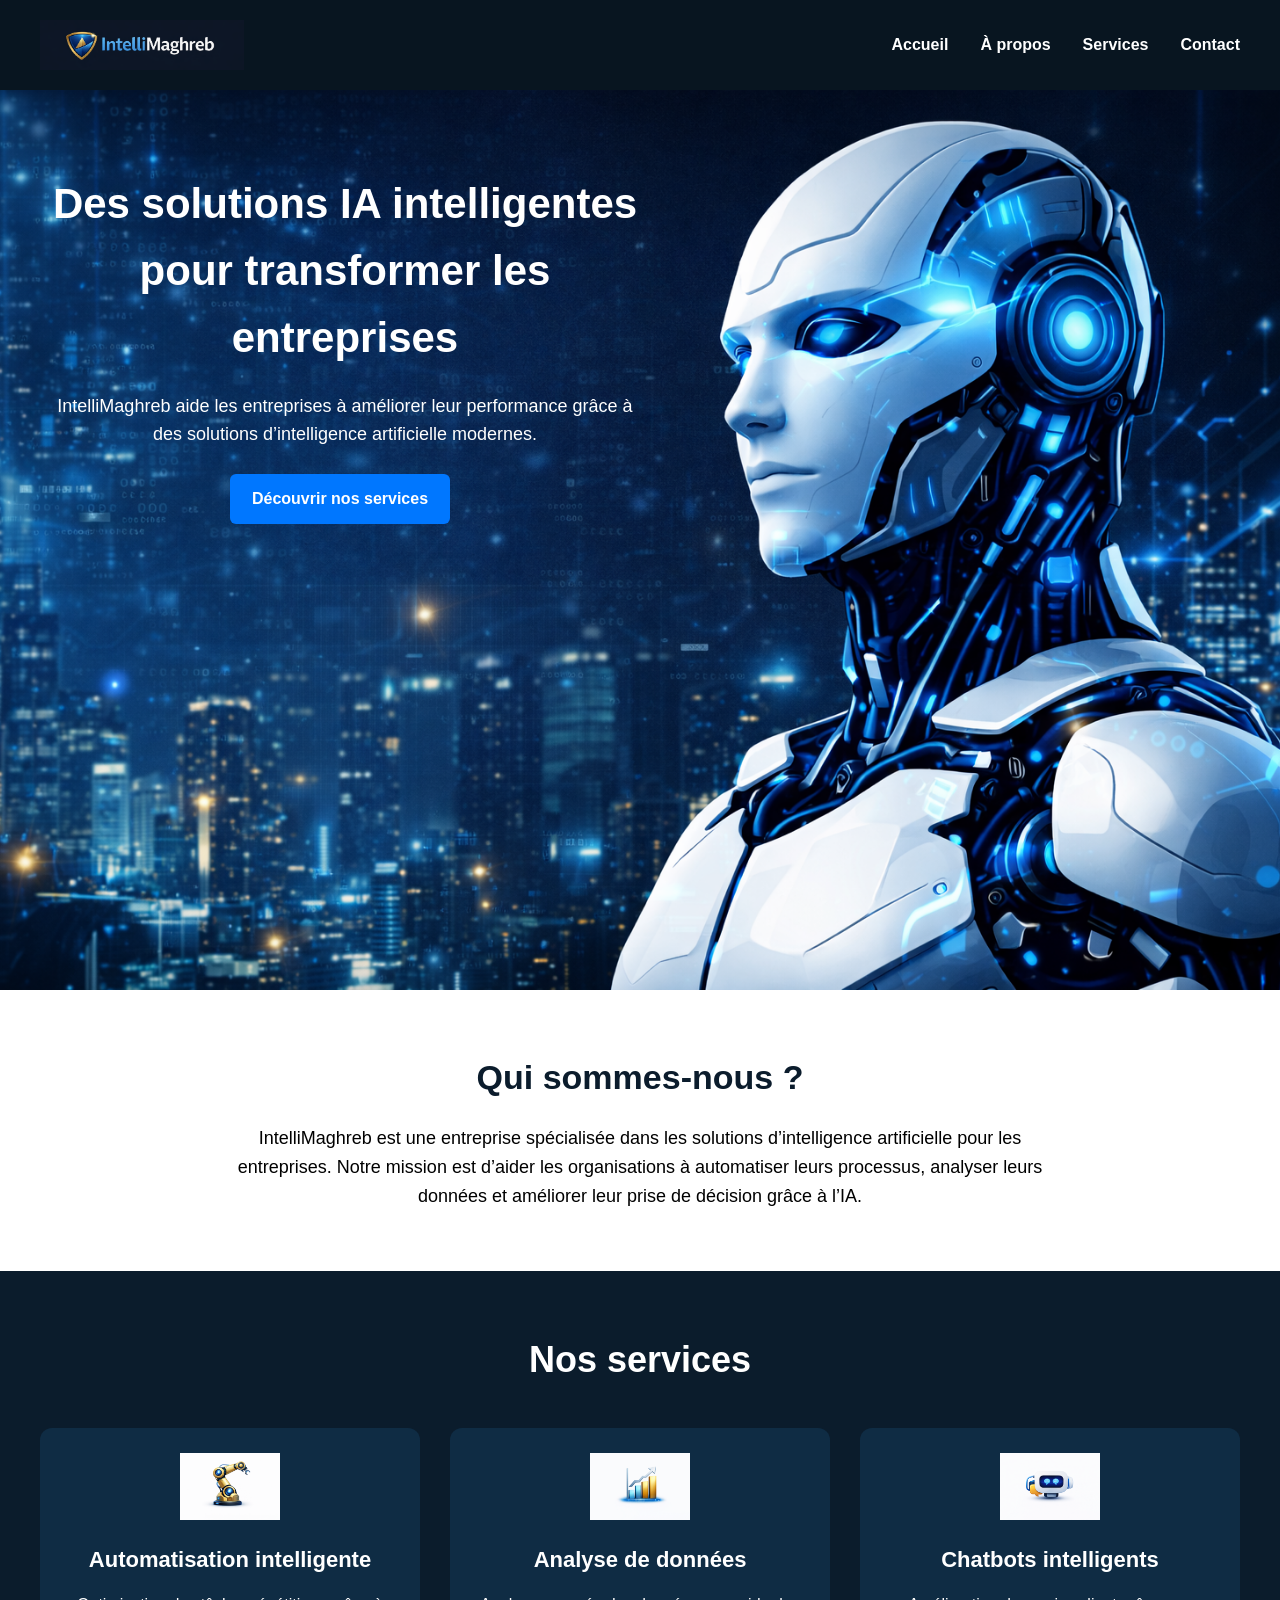
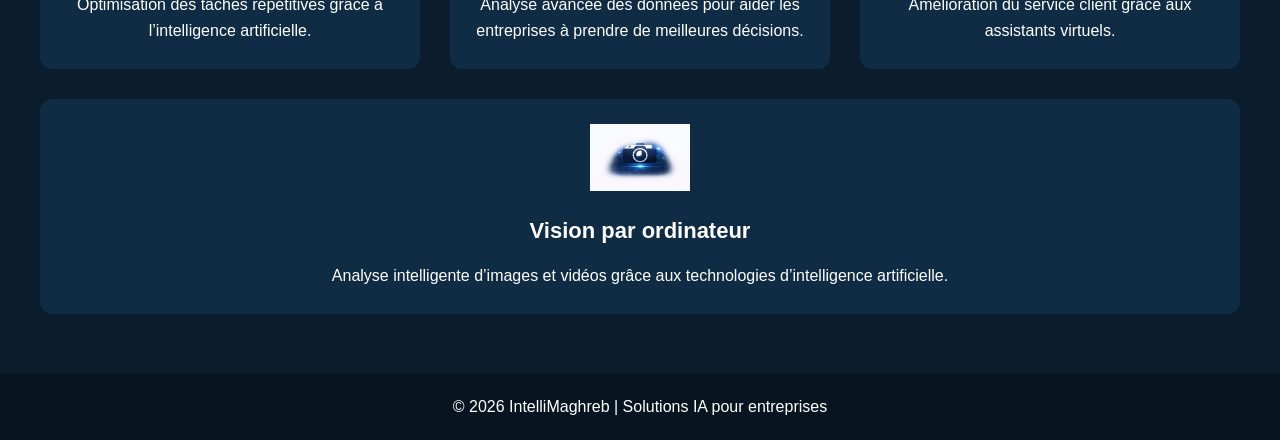
==== index.html @ 762ab2c4 "Initial commit - UA2 HTML" ====
<!DOCTYPE html>
<html lang="fr">

<head>
    <meta charset="UTF-8">
    <title>IntelliMaghreb - Solutions IA</title>
    <link rel="stylesheet" href="/CSS/style.css">
</head>

<body>
<main class="page-content">
    <header class="navbar">
        <div class="logo">
            <img src="assets/logo.png" alt="logo">

        </div>

        <nav>
            <ul>
                <li><a href="index.html">Accueil</a></li>
                <li><a href="/HTML/apropos.html" target="_blank">À propos</a></li>
                <li><a href="/HTML/services.html" target="_blank">Services</a></li>
                <li><a href="/HTML/contact.html" target="_blank">Contact</a></li>
            </ul>
        </nav>
    </header>

    <section class="hero">

        <div class="hero-text">
            <h1>Des solutions IA intelligentes pour transformer les entreprises</h1>

            <p>
                IntelliMaghreb aide les entreprises à améliorer leur performance
                grâce à des solutions d’intelligence artificielle modernes.
            </p>

            <a href="/HTML/services.html" class="btn">Découvrir nos services</a>
        </div>

    </section>

    <section class="presentation">

        <h2>Qui sommes-nous ?</h2>

        <p>
            IntelliMaghreb est une entreprise spécialisée dans les solutions
            d’intelligence artificielle pour les entreprises. Notre mission est
            d’aider les organisations à automatiser leurs processus, analyser
            leurs données et améliorer leur prise de décision grâce à l’IA.
        </p>

    </section>


    <section class="services">

        <h2>Nos services</h2>

        <div class="service-container">

            <div class="service-card">
                <img src="assets/bras robotique.png">
                <h3>Automatisation intelligente</h3>
                <p>Optimisation des tâches répétitives grâce à l’intelligence artificielle.</p>
            </div>

            <div class="service-card">
                <img src="assets/graphique croissance.png">
                <h3>Analyse de données</h3>
                <p>Analyse avancée des données pour aider les entreprises à prendre de meilleures décisions.</p>
            </div>

            <div class="service-card">
                <img src="assets/chatbot.png">
                <h3>Chatbots intelligents</h3>
                <p>Amélioration du service client grâce aux assistants virtuels.</p>
            </div>
            <div class="service-card">

                <div class="service-icon">
                    <img src="/assets/image4.png" alt="Vision">
                </div>

                <h3>Vision par ordinateur</h3>

                <p>
                    Analyse intelligente d’images et vidéos grâce
                    aux technologies d’intelligence artificielle.
                </p>

            </div>

        </div>

    </section>
</main>
    <footer>

        <p>© 2026 IntelliMaghreb | Solutions IA pour entreprises</p>

    </footer>

</body>

</html>
---- CSS/style.css ----
* {
    margin: 0;
    padding: 0;
    box-sizing: border-box;
}

body {
    display: flex;
    flex-direction: column;
    min-height: 100vh;
    font-family: Arial, sans-serif;
    background: #0b1c2c;
    color: white;
    line-height: 1.6;

}

.page-content {
    flex: 1;
    display: block;
}

header {
    display: flex;
    justify-content: space-between;
    align-items: center;
    padding: 20px 40px;
    background: #081520;
    position: sticky;
    top: 0;
}

.logo {
    display: inline-flex;
    align-items: center;
    gap: 12px;
}

.logo img {
    height: 50px;
    width: auto;
}

.navbar {
    display: flex;
    align-items: center;
}

@media (max-width: 640px) {
    .navbar {
        max-width: 100%;
        text-align: center;
        flex-direction: column;
        position: relative;
    }

    .navbar nav ul {
        flex-direction: column;
    }
}

nav ul {
    display: flex;
    align-items: center;
    gap: 32px;
    list-style: none;

}


nav ul li a {
    text-decoration: none;
    color: white;
    font-weight: bold;
    transition: 0.3s;
}

nav ul li a:hover {
    color: #f4b400;
}

/* PAGE ACCUEIL */
.hero {
    padding: 80px 50px;
    background: #0b1c2c;
    background-image: url('/assets/robo.png');
    background-size: cover;
    background-position: center;
    background-repeat: no-repeat;
    position: relative;
    min-height: 100vh;
    justify-content: center;
    align-items: center;
    text-align: center;
}

.hero-text {
    max-width: 50%;
}

@media (max-width: 640px) {
    .hero-text {
        max-width: 100%;
        text-align: center;
    }

    .hero {
        padding: 48px 24px;
        min-height: 70vh;
        justify-content: center;
        align-items: center;
        text-align: center;

    }

    .service-card {
        width: 100%;
    }
}

.hero-text h1 {
    font-size: 42px;
    margin-bottom: 20px;
}

.hero-text p {
    font-size: 18px;
    margin-bottom: 25px;
}

.btn {
    display: inline-block;
    padding: 12px 22px;
    text-decoration: none;
    color: white;
    border-radius: 6px;
    margin-right: 10px;
    font-weight: bold;
    transition: 0.3s;
    background: #0077ff;
}

.btn:hover {
    background: #005ed1;
}


.presentation {
    padding: 60px 40px;
    text-align: center;
    background: white;
    color: black;
}

.presentation h2 {
    font-size: 34px;
    margin-bottom: 20px;
    color: #0b1c2c;
}

.presentation p {
    max-width: 850px;
    margin: auto;
    font-size: 18px;
}

.services {
    padding: 60px 40px;
    background: #0b1c2c;
    text-align: center;
}


.services h2 {
    font-size: 36px;
    margin-bottom: 40px;
}

.service-container {
  display: flex;
  justify-content: center;
  gap: 30px;
  flex-wrap: wrap;
 
}

.service-card {
  background: #0f2c44;
  padding: 25px 20px;
  border-radius: 12px;
  flex: 1 1 300px;
  cursor: pointer;

  
  transition: 
    transform 0.25s ease,
    background-color 0.25s ease,
    box-shadow 0.25s ease;
  will-change: transform;
}

.service-card:hover {
  background-color: #153e5f;
  transform: scale(1.04);
  box-shadow: 0 12px 30px rgba(0,0,0,0.25);
}

.service-card img {
    width: 100px;
    margin-bottom: 15px;
}

.service-card h3 {
    margin-bottom: 15px;
    font-size: 22px;
}

.service-card p {
    font-size: 16px;
    max-width: auto;
}

/* PAGE A PROPOS */
.about-hero {
    background: #0b1c2c;
    text-align: center;
    padding: 80px 40px;
}

.about-hero p {
    font-size: 20px;
    color: #d9d9d9;
}

.mission {
    padding: 60px 40px;
    text-align: center;
    background: white;
    color: black;
}

.mission p {
    max-width: 850px;
    margin: auto;
    font-size: 18px;
}

.team {
    padding: 60px 40px;
    background: #081520;
    text-align: center;
}

.team h2 {
    font-size: 36px;
    margin-bottom: 40px;
}

.team-container {
    display: flex;
    justify-content: center;
    gap: 30px;
    flex-wrap: wrap;
}

.team-container :hover {
    background: white;
    color: black;

}

.member {
    text-align: center;
    background: #0f2c44;
    padding: 20px;
    border-radius: 10% 0%;
    width: 220px;
    transition:
        transform 0.3s ease,
        background-color 0.3s ease,
        color 0.3s ease;

}
 
.member:hover {
    background: white;
    color: black;
    transform: scale(1.08); 
}

.member img {

    width: 100%;
    height: 70%;
    object-fit: cover;
    display: block;
    border-radius: 10% 0%;

}

.member h3 {
    font-size: 22px;
    margin-bottom: 8px;
    padding: auto;
}

.member p {
    font-size: 16px;
}

.values {
    padding: 60px 40px;
    background: white;
    color: black;
    text-align: center;
}

.values h2 {
    font-size: 34px;
    margin-bottom: 40px;
    color: #0b1c2c;
}

.values-container {
    display: flex;
    justify-content: center;
    gap: 30px;
    flex-wrap: wrap;
}


.value {
    width: 250px;
    background: #f4f4f4;
    padding: 25px 20px;
    border-radius: 10px;
    transition: transform 0.3s ease
      
}

.value:hover {
    background: #f4f4f4;
    color: black;
    transform: scale(1.2);
    
}
.value h3 {
    margin-bottom: 12px;
    color: #0b1c2c;
}

footer {
    text-align: center;
    padding: 20px;
    background: #081520;
    color: white;
}


/* PAGE CONTACTS */
.contact-hero {

    padding: 15px;
    text-align: center;
    background: #0b1c2c;

}

.contact-container {

    display: grid;
    grid-template-columns: repeat(3, 1fr);
    gap: 40px;
    padding: 60px;
}

@media (max-width: 640px) {
    .contact-container {
        grid-template-columns: 1fr;
        gap: 24px;
        padding: 24px;
    }
}

.contact-info,
.contact-hours,
.contact-form {

    background: #0f2c44;
    padding: 25px;
    border-radius: 10px;

}

.contact-hours table {

    width: 100%;
    border-collapse: collapse;

}

.contact-hours th,
.contact-hours td {

    border: 1px solid #ccc;
    padding: 10px;
    text-align: center;

}

.contact-form input,
.contact-form textarea {

    width: 100%;
    padding: 10px;
    margin-top: 5px;
    margin-bottom: 15px;
    border: none;
    border-radius: 5px;

}

.contact-form button {

    background: #0077ff;
    color: white;
    padding: 10px;
    border: none;
    border-radius: 5px;
    cursor: pointer;

}

.contact-form button:hover {

    background: #005ed1;

}
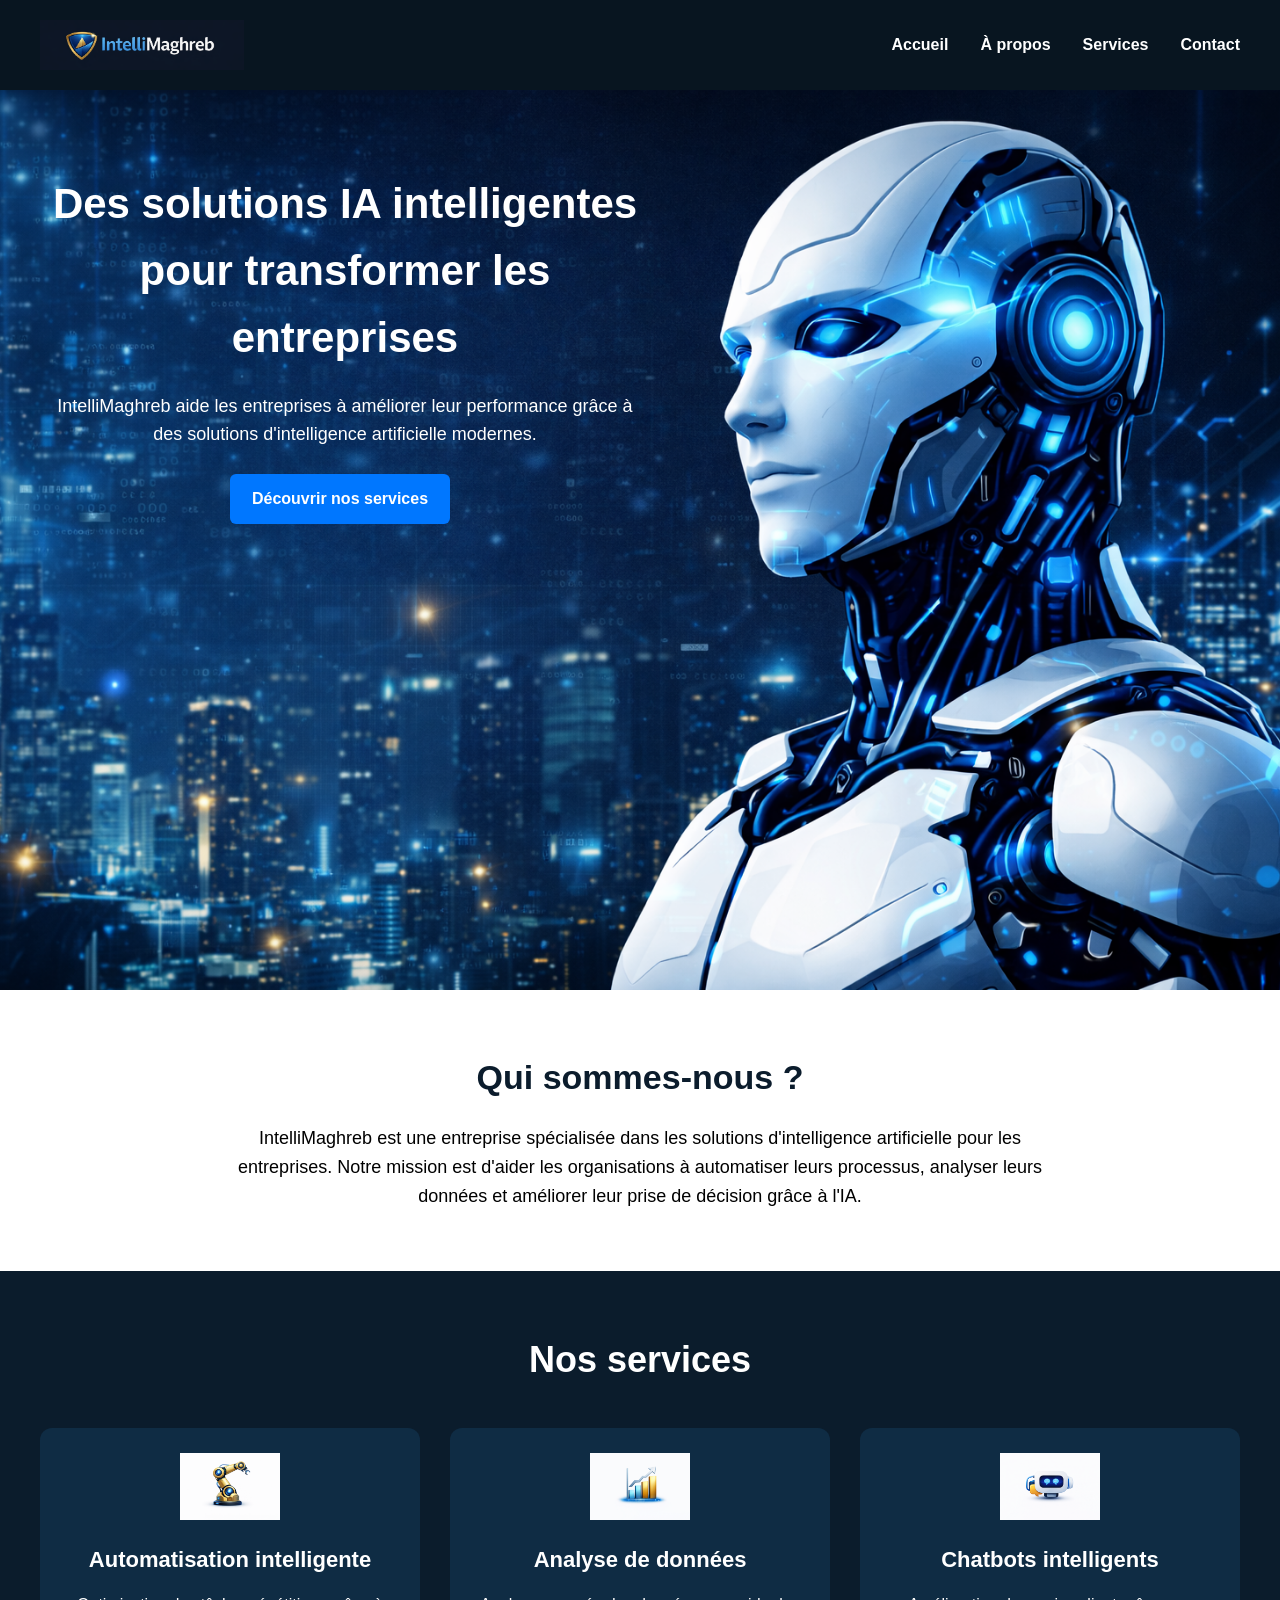
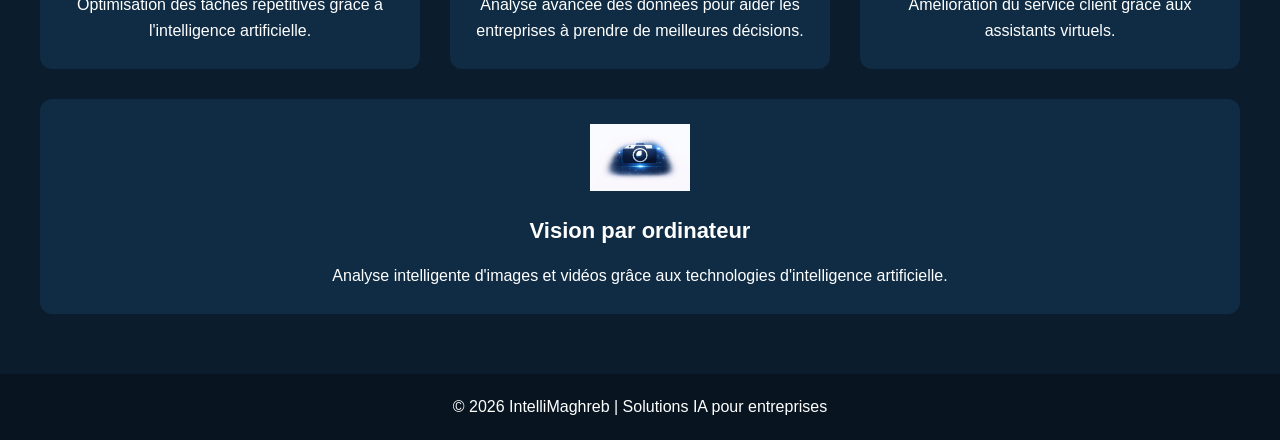
==== commit d232eafc: "premier commit" ====
--- a/index.html
+++ b/index.html
@@ -4,17 +4,21 @@
 <head>
     <meta charset="UTF-8">
     <title>IntelliMaghreb - Solutions IA</title>
+    <!-- Lien vers la feuille de style CSS -->
     <link rel="stylesheet" href="/CSS/style.css">
 </head>
 
 <body>
 <main class="page-content">
+
+    <!-- Barre de navigation -->
     <header class="navbar">
+        <!-- Logo de l'entreprise -->
         <div class="logo">
             <img src="assets/logo.png" alt="logo">
-
         </div>
 
+        <!-- Menu de navigation -->
         <nav>
             <ul>
                 <li><a href="index.html">Accueil</a></li>
@@ -25,83 +29,80 @@
         </nav>
     </header>
 
+    <!-- Section héro : titre principal et bouton d'appel à l'action -->
     <section class="hero">
-
         <div class="hero-text">
             <h1>Des solutions IA intelligentes pour transformer les entreprises</h1>
-
             <p>
                 IntelliMaghreb aide les entreprises à améliorer leur performance
-                grâce à des solutions d’intelligence artificielle modernes.
+                grâce à des solutions d'intelligence artificielle modernes.
             </p>
-
+            <!-- Bouton vers la page services -->
             <a href="/HTML/services.html" class="btn">Découvrir nos services</a>
         </div>
-
     </section>
 
+    <!-- Section présentation de l'entreprise -->
     <section class="presentation">
-
         <h2>Qui sommes-nous ?</h2>
-
         <p>
             IntelliMaghreb est une entreprise spécialisée dans les solutions
-            d’intelligence artificielle pour les entreprises. Notre mission est
-            d’aider les organisations à automatiser leurs processus, analyser
-            leurs données et améliorer leur prise de décision grâce à l’IA.
+            d'intelligence artificielle pour les entreprises. Notre mission est
+            d'aider les organisations à automatiser leurs processus, analyser
+            leurs données et améliorer leur prise de décision grâce à l'IA.
         </p>
-
     </section>
 
-
+    <!-- Section des services proposés -->
     <section class="services">
-
         <h2>Nos services</h2>
 
+        <!-- Conteneur des cartes de services -->
         <div class="service-container">
 
+            <!-- Carte 1 : Automatisation -->
             <div class="service-card">
-                <img src="assets/bras robotique.png">
+                <div class="service-image-box">
+                    <img src="assets/bras-robotique.png" alt="Automatisation intelligente">
+                </div>
                 <h3>Automatisation intelligente</h3>
-                <p>Optimisation des tâches répétitives grâce à l’intelligence artificielle.</p>
+                <p>Optimisation des tâches répétitives grâce à l'intelligence artificielle.</p>
             </div>
 
+            <!-- Carte 2 : Analyse de données -->
             <div class="service-card">
-                <img src="assets/graphique croissance.png">
+                <img src="assets/graphique-croissance.png" alt="img">
                 <h3>Analyse de données</h3>
                 <p>Analyse avancée des données pour aider les entreprises à prendre de meilleures décisions.</p>
             </div>
 
+            <!-- Carte 3 : Chatbots -->
             <div class="service-card">
-                <img src="assets/chatbot.png">
+                <img src="assets/chatbot.png" alt="img">
                 <h3>Chatbots intelligents</h3>
                 <p>Amélioration du service client grâce aux assistants virtuels.</p>
             </div>
+
+            <!-- Carte 4 : Vision par ordinateur -->
             <div class="service-card">
-
                 <div class="service-icon">
-                    <img src="/assets/image4.png" alt="Vision">
+                    <img src="/assets/image4.png" alt="img">
                 </div>
-
                 <h3>Vision par ordinateur</h3>
-
                 <p>
-                    Analyse intelligente d’images et vidéos grâce
-                    aux technologies d’intelligence artificielle.
+                    Analyse intelligente d'images et vidéos grâce
+                    aux technologies d'intelligence artificielle.
                 </p>
-
             </div>
 
         </div>
-
     </section>
 </main>
+
+    <!-- Pied de page -->
     <footer>
-
         <p>© 2026 IntelliMaghreb | Solutions IA pour entreprises</p>
-
     </footer>
 
 </body>
-
 </html>
--- a/CSS/style.css
+++ b/CSS/style.css
@@ -1,9 +1,11 @@
+/* Réinitialisation des marges et paddings par défaut */
 * {
     margin: 0;
     padding: 0;
     box-sizing: border-box;
 }
 
+/* Style général du body */
 body {
     display: flex;
     flex-direction: column;
@@ -12,14 +14,15 @@
     background: #0b1c2c;
     color: white;
     line-height: 1.6;
-
-}
-
+}
+
+/* Contenu principal qui prend tout l'espace disponible */
 .page-content {
     flex: 1;
     display: block;
 }
 
+/* Style du header / navbar */
 header {
     display: flex;
     justify-content: space-between;
@@ -30,6 +33,7 @@
     top: 0;
 }
 
+/* Logo */
 .logo {
     display: inline-flex;
     align-items: center;
@@ -41,11 +45,13 @@
     width: auto;
 }
 
+/* Barre de navigation */
 .navbar {
     display: flex;
     align-items: center;
 }
 
+/* Navbar responsive sur petits écrans */
 @media (max-width: 640px) {
     .navbar {
         max-width: 100%;
@@ -59,15 +65,15 @@
     }
 }
 
+/* Liste des liens de navigation */
 nav ul {
     display: flex;
     align-items: center;
     gap: 32px;
     list-style: none;
-
-}
-
-
+}
+
+/* Style des liens */
 nav ul li a {
     text-decoration: none;
     color: white;
@@ -75,11 +81,14 @@
     transition: 0.3s;
 }
 
+/* Couleur au survol des liens */
 nav ul li a:hover {
     color: #f4b400;
 }
 
-/* PAGE ACCUEIL */
+/* ===================== PAGE ACCUEIL ===================== */
+
+/* Section héro avec image de fond */
 .hero {
     padding: 80px 50px;
     background: #0b1c2c;
@@ -94,10 +103,12 @@
     text-align: center;
 }
 
+/* Texte de la section héro */
 .hero-text {
     max-width: 50%;
 }
 
+/* Responsive pour la section héro */
 @media (max-width: 640px) {
     .hero-text {
         max-width: 100%;
@@ -110,24 +121,27 @@
         justify-content: center;
         align-items: center;
         text-align: center;
-
-    }
-
+    }
+
+    /* Carte de service en pleine largeur sur mobile */
     .service-card {
         width: 100%;
     }
 }
 
+/* Titre principal du héro */
 .hero-text h1 {
     font-size: 42px;
     margin-bottom: 20px;
 }
 
+/* Paragraphe du héro */
 .hero-text p {
     font-size: 18px;
     margin-bottom: 25px;
 }
 
+/* Bouton d'appel à l'action */
 .btn {
     display: inline-block;
     padding: 12px 22px;
@@ -140,11 +154,12 @@
     background: #0077ff;
 }
 
+/* Couleur du bouton au survol */
 .btn:hover {
     background: #005ed1;
 }
 
-
+/* Section présentation */
 .presentation {
     padding: 60px 40px;
     text-align: center;
@@ -164,47 +179,48 @@
     font-size: 18px;
 }
 
+/* Section services */
 .services {
     padding: 60px 40px;
     background: #0b1c2c;
     text-align: center;
 }
 
-
 .services h2 {
     font-size: 36px;
     margin-bottom: 40px;
 }
 
+/* Conteneur des cartes de services */
 .service-container {
-  display: flex;
-  justify-content: center;
-  gap: 30px;
-  flex-wrap: wrap;
- 
-}
-
+    display: flex;
+    justify-content: center;
+    gap: 30px;
+    flex-wrap: wrap;
+}
+
+/* Carte de service individuelle */
 .service-card {
-  background: #0f2c44;
-  padding: 25px 20px;
-  border-radius: 12px;
-  flex: 1 1 300px;
-  cursor: pointer;
-
-  
-  transition: 
-    transform 0.25s ease,
-    background-color 0.25s ease,
-    box-shadow 0.25s ease;
-  will-change: transform;
-}
-
+    background: #0f2c44;
+    padding: 25px 20px;
+    border-radius: 12px;
+    flex: 1 1 300px;
+    cursor: pointer;
+    transition:
+        transform 0.25s ease,
+        background-color 0.25s ease,
+        box-shadow 0.25s ease;
+    will-change: transform;
+}
+
+/* Effet au survol de la carte */
 .service-card:hover {
-  background-color: #153e5f;
-  transform: scale(1.04);
-  box-shadow: 0 12px 30px rgba(0,0,0,0.25);
-}
-
+    background-color: #153e5f;
+    transform: scale(1.04);
+    box-shadow: 0 12px 30px rgba(0,0,0,0.25);
+}
+
+/* Image dans la carte */
 .service-card img {
     width: 100px;
     margin-bottom: 15px;
@@ -217,10 +233,11 @@
 
 .service-card p {
     font-size: 16px;
-    max-width: auto;
-}
-
-/* PAGE A PROPOS */
+}
+
+/* ===================== PAGE À PROPOS ===================== */
+
+/* Section héro de la page À propos */
 .about-hero {
     background: #0b1c2c;
     text-align: center;
@@ -232,6 +249,7 @@
     color: #d9d9d9;
 }
 
+/* Section mission */
 .mission {
     padding: 60px 40px;
     text-align: center;
@@ -245,6 +263,7 @@
     font-size: 18px;
 }
 
+/* Section équipe */
 .team {
     padding: 60px 40px;
     background: #081520;
@@ -256,6 +275,7 @@
     margin-bottom: 40px;
 }
 
+/* Conteneur des membres */
 .team-container {
     display: flex;
     justify-content: center;
@@ -266,9 +286,9 @@
 .team-container :hover {
     background: white;
     color: black;
-
-}
-
+}
+
+/* Carte d'un membre de l'équipe */
 .member {
     text-align: center;
     background: #0f2c44;
@@ -279,35 +299,34 @@
         transform 0.3s ease,
         background-color 0.3s ease,
         color 0.3s ease;
-
-}
- 
+}
+
+/* Effet au survol d'un membre */
 .member:hover {
     background: white;
     color: black;
-    transform: scale(1.08); 
-}
-
+    transform: scale(1.08);
+}
+
+/* Photo du membre */
 .member img {
-
     width: 100%;
     height: 70%;
     object-fit: cover;
     display: block;
     border-radius: 10% 0%;
-
 }
 
 .member h3 {
     font-size: 22px;
     margin-bottom: 8px;
-    padding: auto;
 }
 
 .member p {
     font-size: 16px;
 }
 
+/* Section valeurs */
 .values {
     padding: 60px 40px;
     background: white;
@@ -321,6 +340,7 @@
     color: #0b1c2c;
 }
 
+/* Conteneur des valeurs */
 .values-container {
     display: flex;
     justify-content: center;
@@ -328,27 +348,28 @@
     flex-wrap: wrap;
 }
 
-
+/* Carte d'une valeur */
 .value {
     width: 250px;
     background: #f4f4f4;
     padding: 25px 20px;
     border-radius: 10px;
-    transition: transform 0.3s ease
-      
-}
-
+    transition: transform 0.3s ease;
+}
+
+/* Effet au survol d'une valeur */
 .value:hover {
     background: #f4f4f4;
     color: black;
     transform: scale(1.2);
-    
-}
+}
+
 .value h3 {
     margin-bottom: 12px;
     color: #0b1c2c;
 }
 
+/* Pied de page */
 footer {
     text-align: center;
     padding: 20px;
@@ -356,24 +377,24 @@
     color: white;
 }
 
-
-/* PAGE CONTACTS */
+/* ===================== PAGE CONTACT ===================== */
+
+/* Section héro de la page Contact */
 .contact-hero {
-
     padding: 15px;
     text-align: center;
     background: #0b1c2c;
-
-}
-
+}
+
+/* Grille des 3 blocs de contact */
 .contact-container {
-
     display: grid;
     grid-template-columns: repeat(3, 1fr);
     gap: 40px;
     padding: 60px;
 }
 
+/* Responsive sur mobile : une colonne */
 @media (max-width: 640px) {
     .contact-container {
         grid-template-columns: 1fr;
@@ -382,57 +403,50 @@
     }
 }
 
+/* Style commun des 3 blocs */
 .contact-info,
 .contact-hours,
 .contact-form {
-
     background: #0f2c44;
     padding: 25px;
     border-radius: 10px;
-
-}
-
+}
+
+/* Tableau des horaires */
 .contact-hours table {
-
     width: 100%;
     border-collapse: collapse;
-
 }
 
 .contact-hours th,
 .contact-hours td {
-
     border: 1px solid #ccc;
     padding: 10px;
     text-align: center;
-
-}
-
+}
+
+/* Champs du formulaire */
 .contact-form input,
 .contact-form textarea {
-
     width: 100%;
     padding: 10px;
     margin-top: 5px;
     margin-bottom: 15px;
     border: none;
     border-radius: 5px;
-
-}
-
+}
+
+/* Bouton d'envoi */
 .contact-form button {
-
     background: #0077ff;
     color: white;
     padding: 10px;
     border: none;
     border-radius: 5px;
     cursor: pointer;
-
-}
-
+}
+
+/* Couleur du bouton au survol */
 .contact-form button:hover {
-
     background: #005ed1;
-
 }
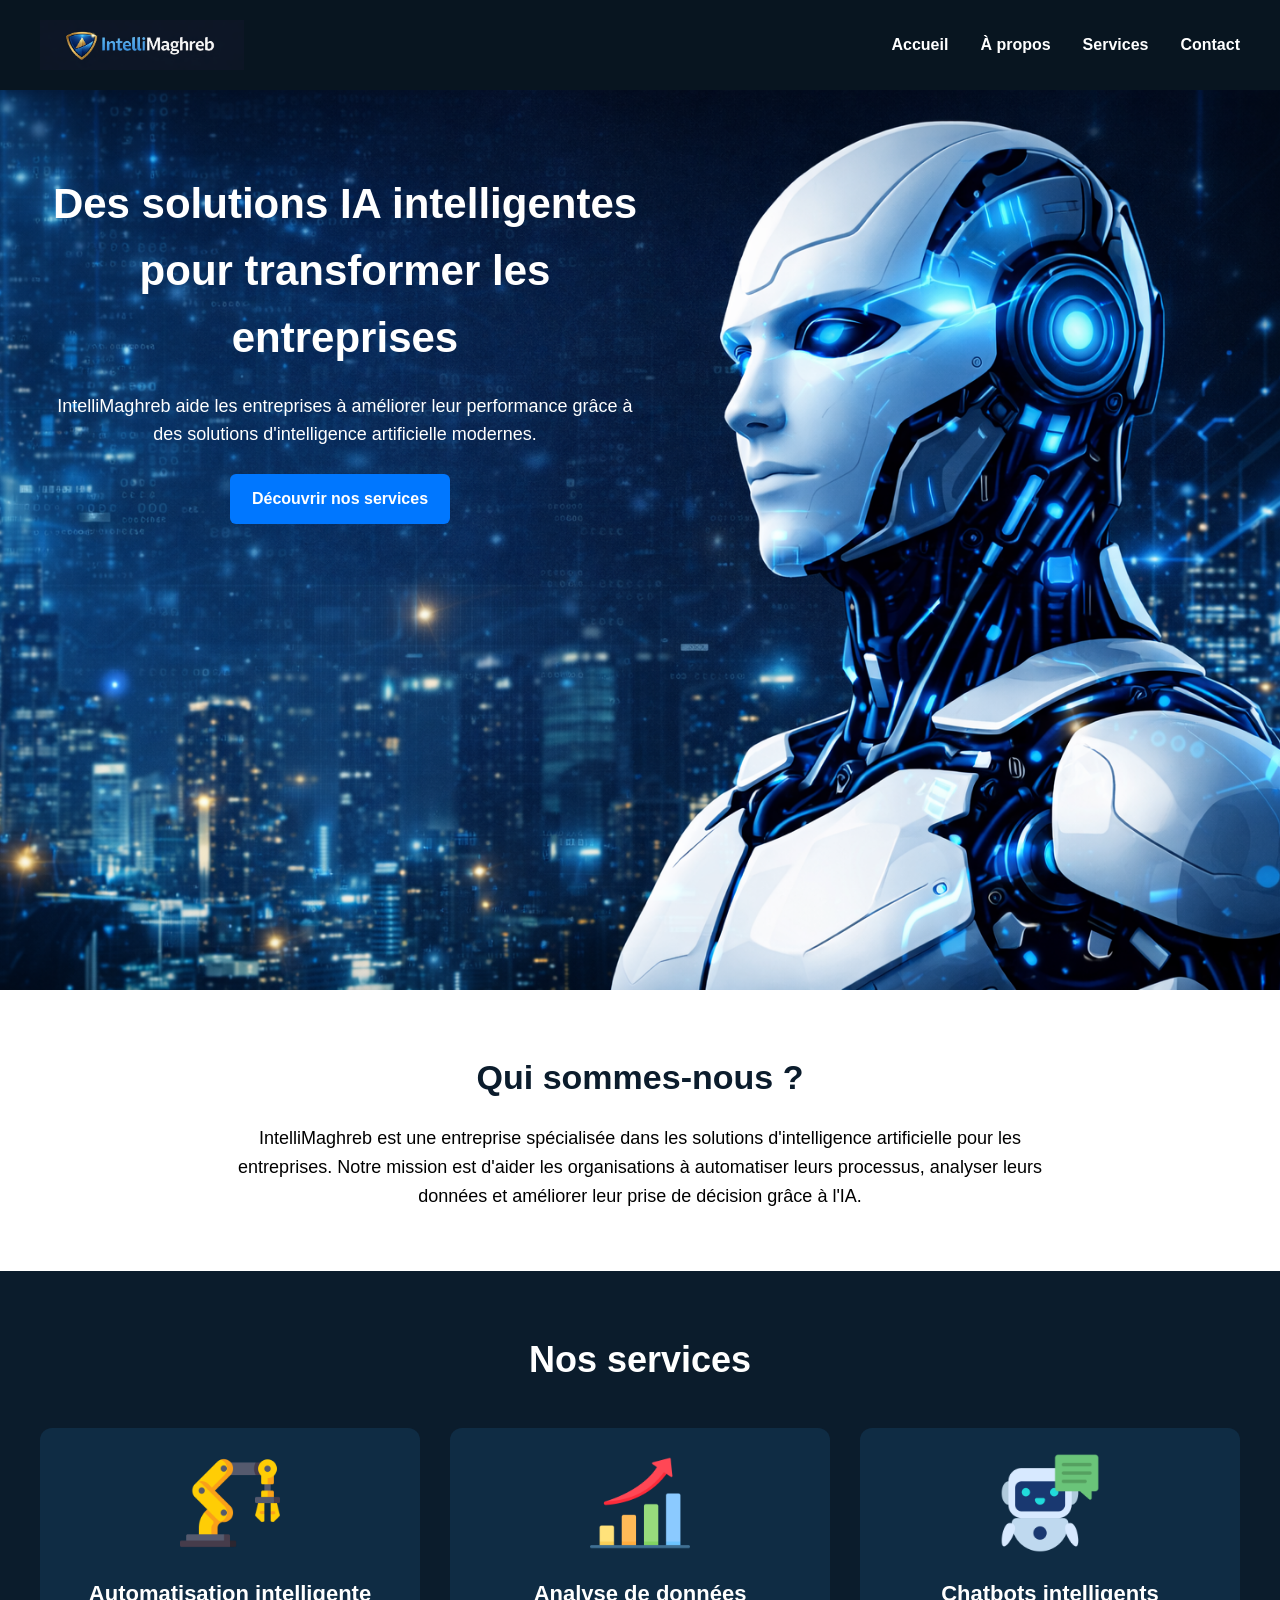
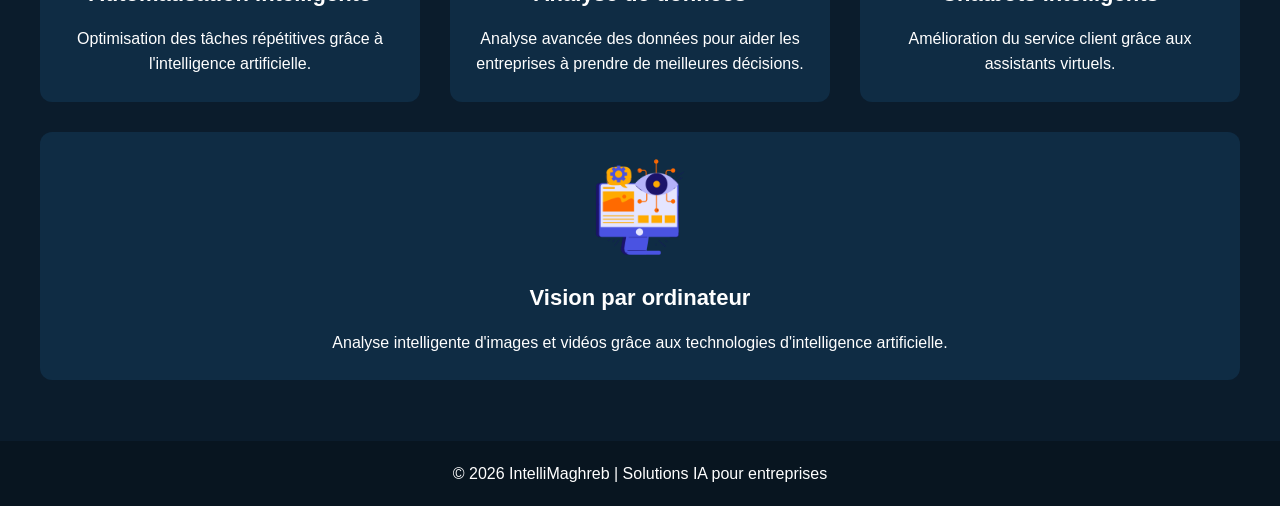
==== commit f5992925: "Icone" ====
--- a/index.html
+++ b/index.html
@@ -63,7 +63,7 @@
             <!-- Carte 1 : Automatisation -->
             <div class="service-card">
                 <div class="service-image-box">
-                    <img src="assets/bras-robotique.png" alt="Automatisation intelligente">
+                    <img src="assets/bras-mecanique.png" alt="Automatisation intelligente">
                 </div>
                 <h3>Automatisation intelligente</h3>
                 <p>Optimisation des tâches répétitives grâce à l'intelligence artificielle.</p>
@@ -71,14 +71,14 @@
 
             <!-- Carte 2 : Analyse de données -->
             <div class="service-card">
-                <img src="assets/graphique-croissance.png" alt="img">
+                <img src="assets/croissance.png" alt="img">
                 <h3>Analyse de données</h3>
                 <p>Analyse avancée des données pour aider les entreprises à prendre de meilleures décisions.</p>
             </div>
 
             <!-- Carte 3 : Chatbots -->
             <div class="service-card">
-                <img src="assets/chatbot.png" alt="img">
+                <img src="assets/chatbot .png" alt="img">
                 <h3>Chatbots intelligents</h3>
                 <p>Amélioration du service client grâce aux assistants virtuels.</p>
             </div>
@@ -86,7 +86,7 @@
             <!-- Carte 4 : Vision par ordinateur -->
             <div class="service-card">
                 <div class="service-icon">
-                    <img src="/assets/image4.png" alt="img">
+                    <img src="/assets/vision-par-ordinateur.png" alt="img">
                 </div>
                 <h3>Vision par ordinateur</h3>
                 <p>
--- a/CSS/style.css
+++ b/CSS/style.css
@@ -21,7 +21,15 @@
     flex: 1;
     display: block;
 }
-
+.service-card ul {
+    list-style: none;   /* ❌ enlève les points */
+    padding-left: 0;    /* aligne à gauche */
+}
+
+.service-card ul li {
+    margin-bottom: 8px;
+    color: #d6e3ea;
+}
 /* Style du header / navbar */
 header {
     display: flex;
